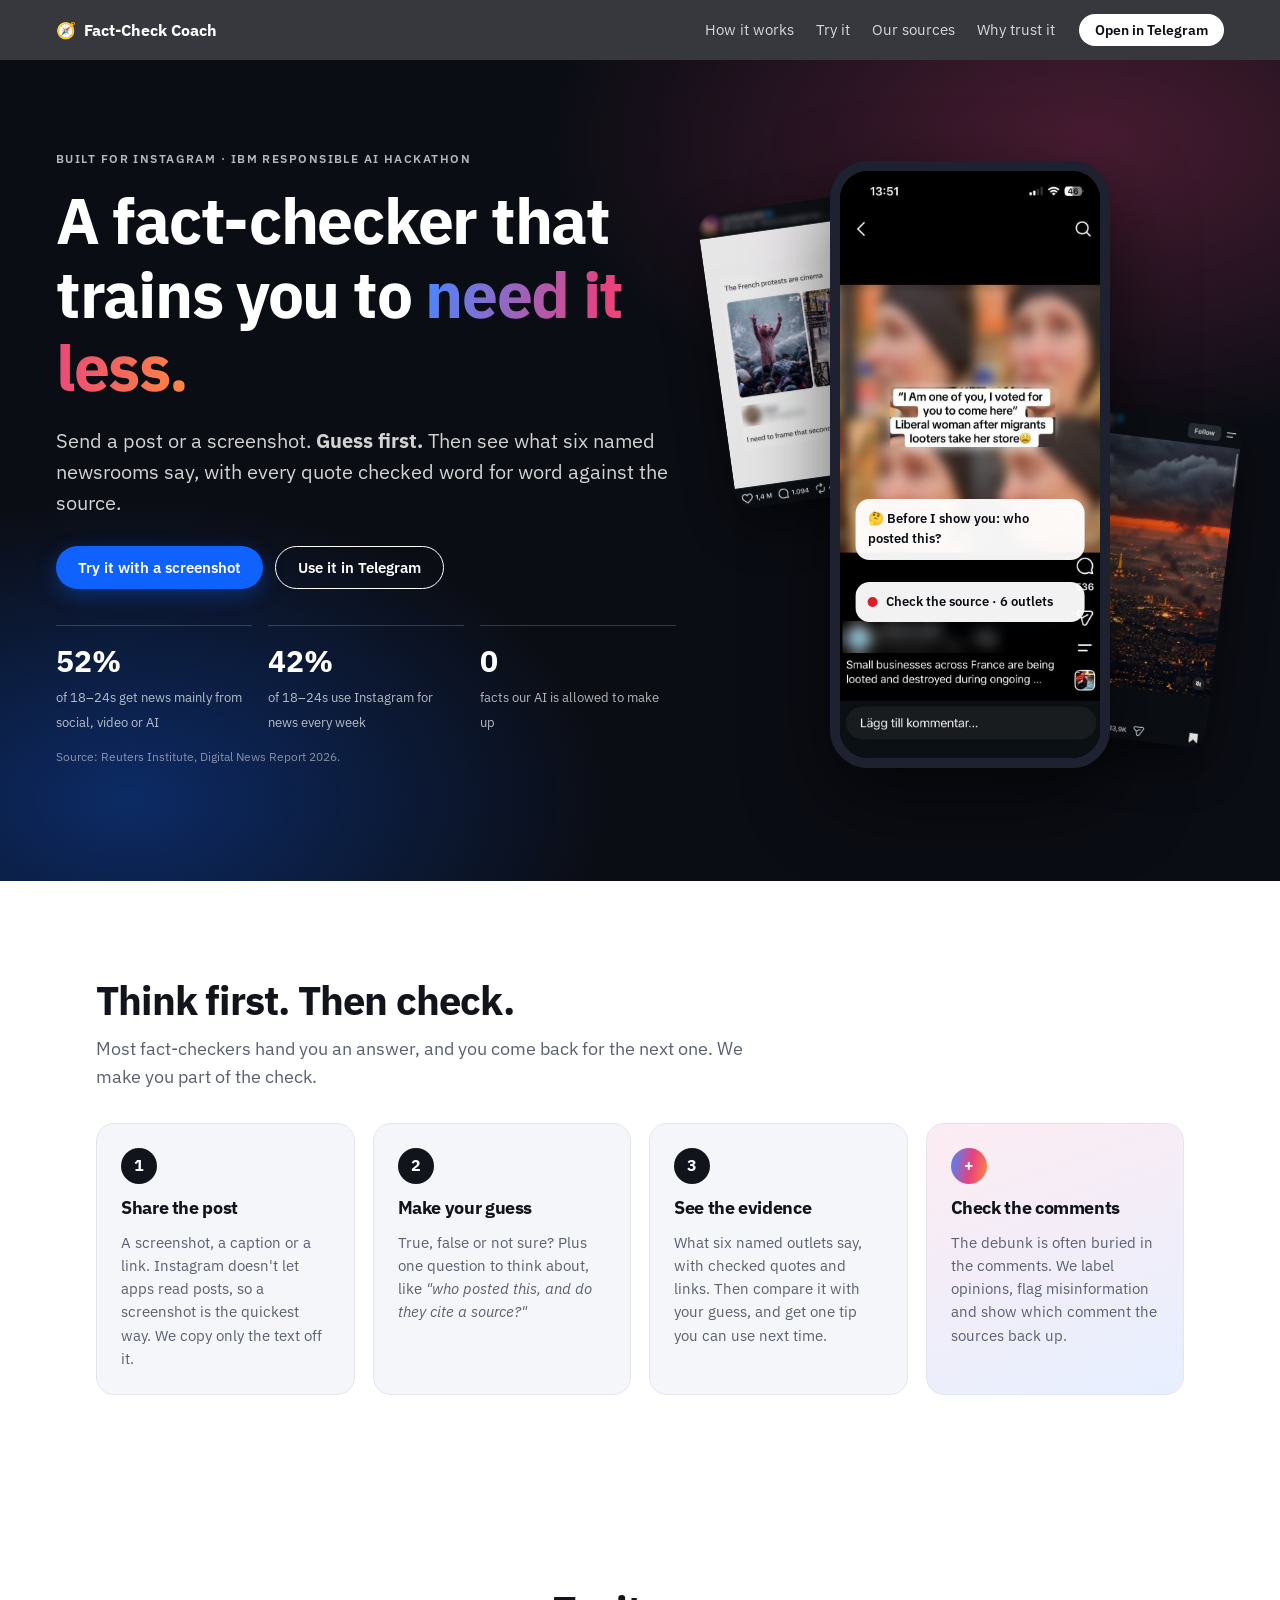
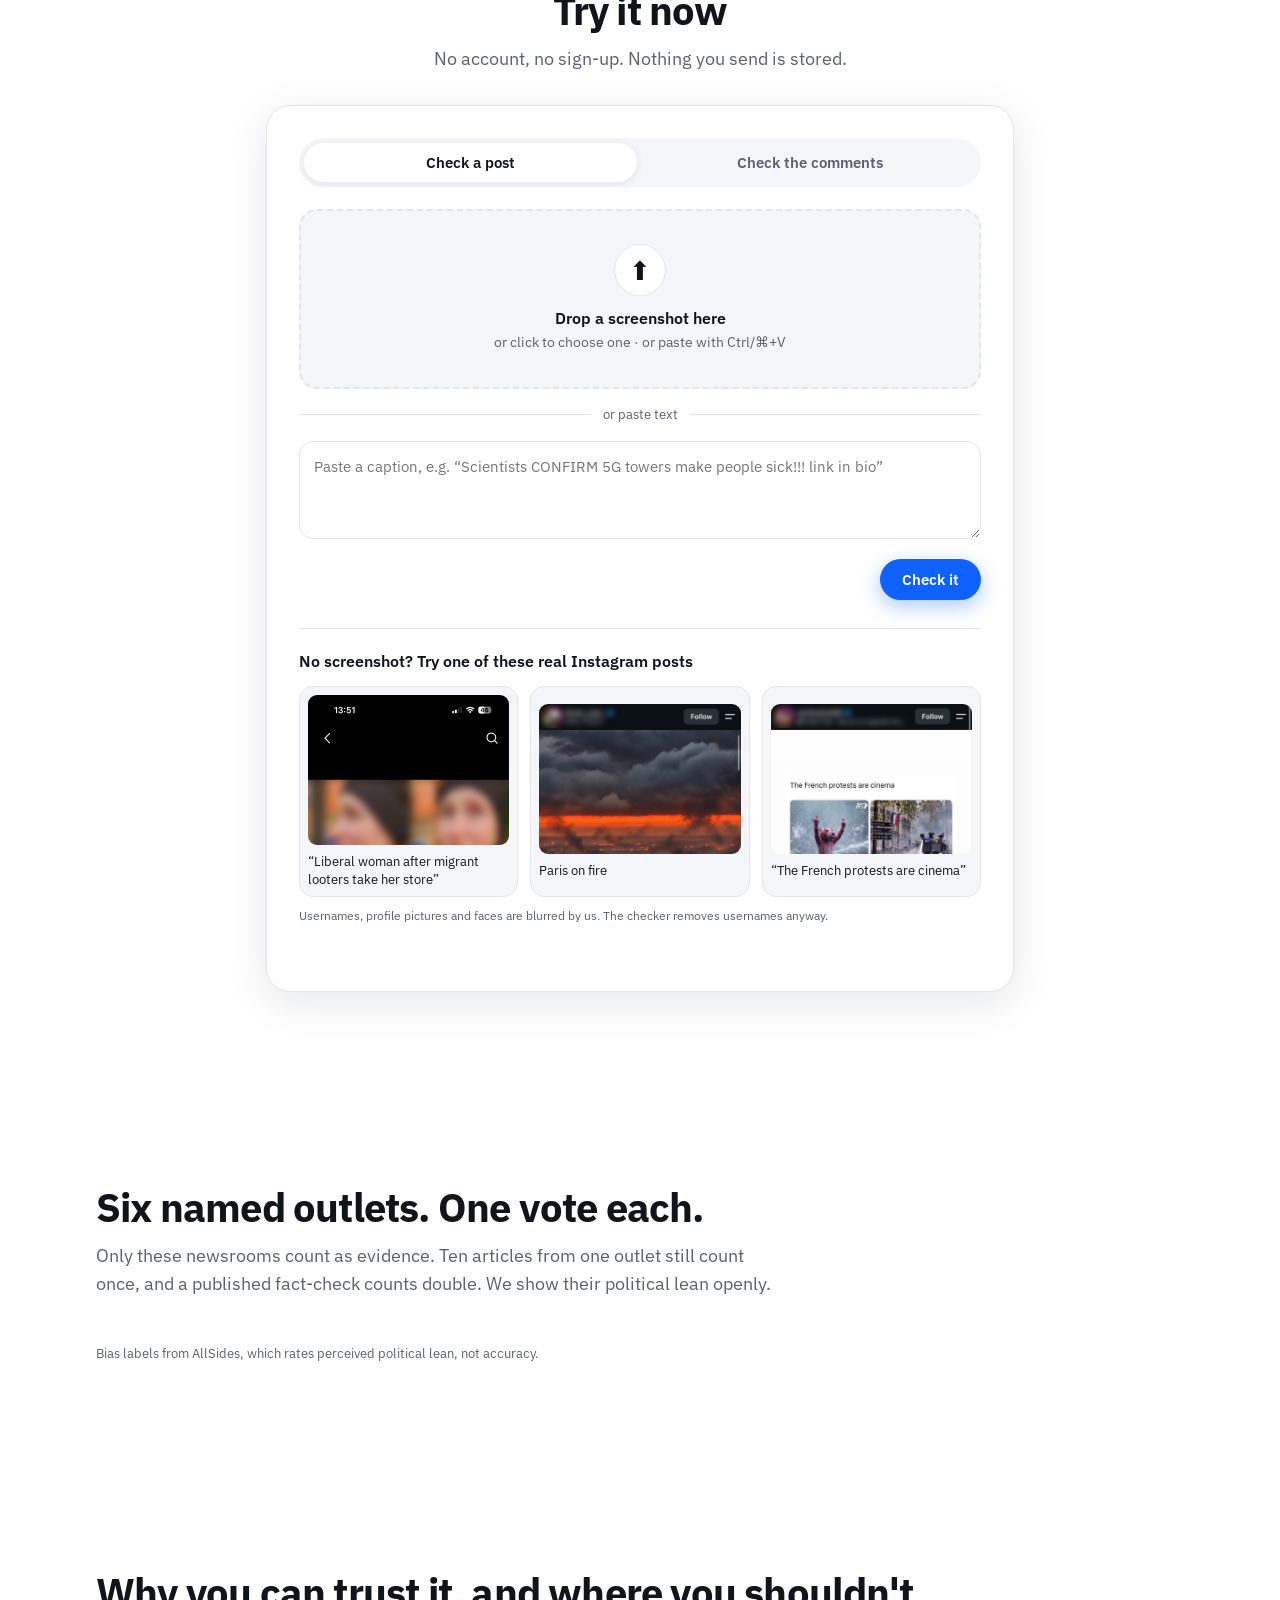
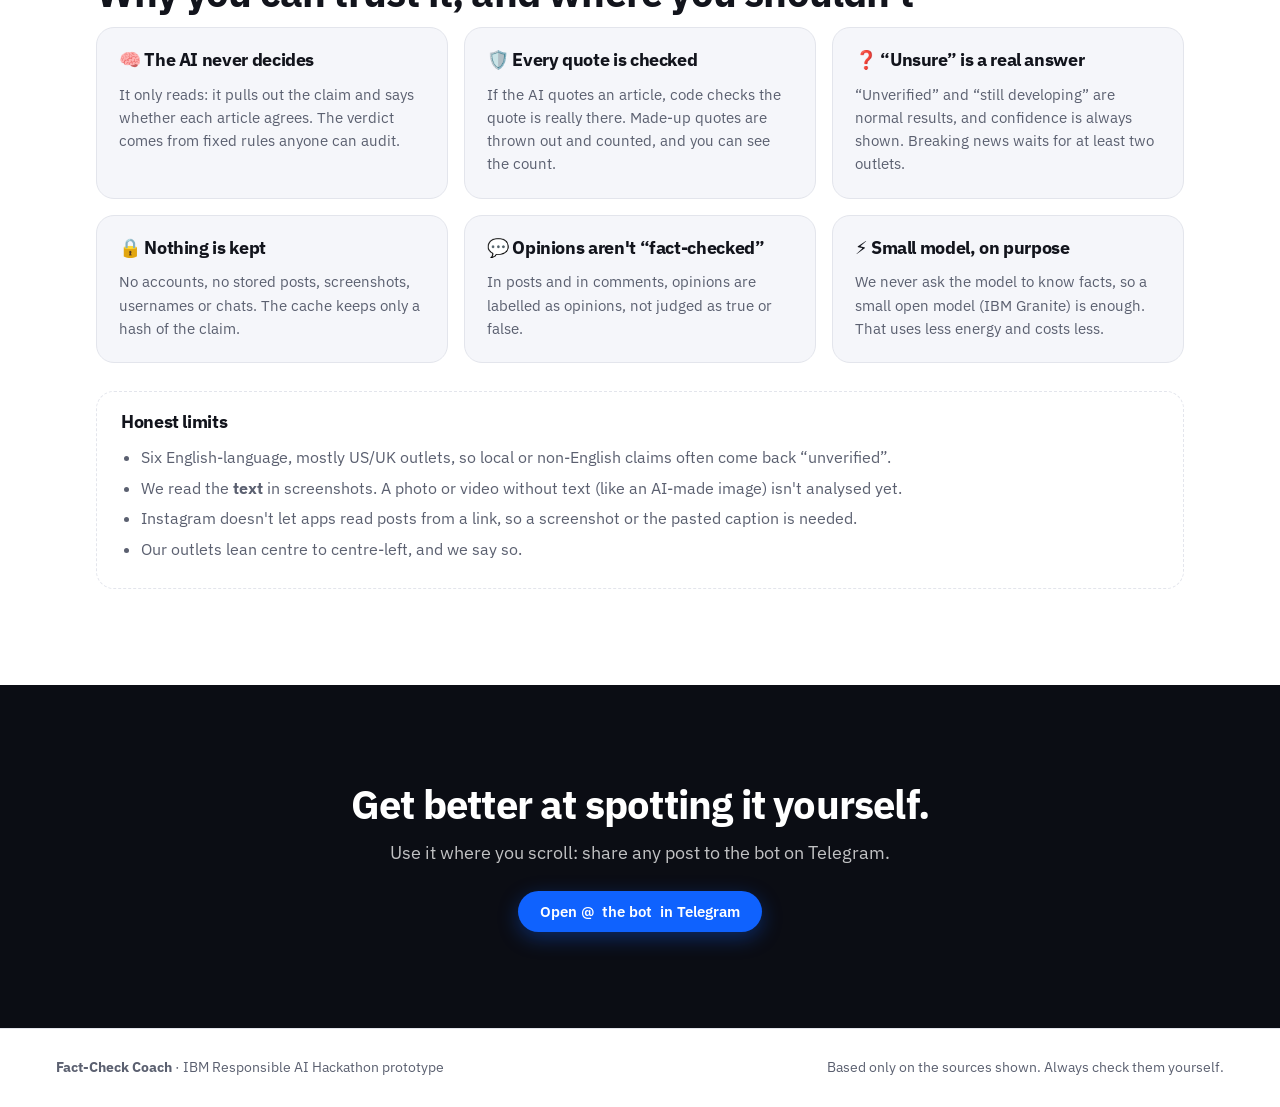
==== web/index.html @ 614a44db "Landing page with live try-it (screenshots, guess-first, comments); explanation guard against invent" ====
<!doctype html>
<html lang="en">
<head>
  <meta charset="utf-8" />
  <meta name="viewport" content="width=device-width, initial-scale=1" />
  <title>Fact-Check Coach</title>
  <meta name="description" content="A fact-checker that trains you to need it less. Send an Instagram post or screenshot, guess first, then see what six named newsrooms say." />
  <link rel="preconnect" href="https://fonts.googleapis.com" />
  <link rel="preconnect" href="https://fonts.gstatic.com" crossorigin />
  <link href="https://fonts.googleapis.com/css2?family=IBM+Plex+Sans:wght@400;500;600;700&family=IBM+Plex+Mono:wght@500&display=swap" rel="stylesheet" />
  <link rel="stylesheet" href="app.css" />
  <link rel="icon" href="data:image/svg+xml,<svg xmlns='http://www.w3.org/2000/svg' viewBox='0 0 100 100'><text y='.9em' font-size='90'>🧭</text></svg>" />
</head>
<body>
  <header class="nav">
    <a class="brand" href="#top"><span class="brand-mark" aria-hidden="true">🧭</span> Fact-Check Coach</a>
    <nav aria-label="Main">
      <a href="#how">How it works</a>
      <a href="#try">Try it</a>
      <a href="#sources">Our sources</a>
      <a href="#trust">Why trust it</a>
    </nav>
    <a class="btn btn-small btn-telegram" data-telegram href="#try">Open in Telegram</a>
  </header>

  <main id="top">
    <!-- HERO -->
    <section class="hero">
      <div class="hero-text">
        <p class="eyebrow">Built for Instagram · IBM Responsible AI Hackathon</p>
        <h1>A fact-checker that trains you to <span class="grad">need it less.</span></h1>
        <p class="lede">Send a post or a screenshot. <strong>Guess first.</strong> Then see what six named newsrooms say, with every quote checked word for word against the source.</p>
        <div class="cta-row">
          <a class="btn btn-primary" href="#try">Try it with a screenshot</a>
          <a class="btn btn-ghost" data-telegram href="#try">Use it in Telegram</a>
        </div>
        <ul class="stats" aria-label="Why this matters">
          <li><b>52%</b><span>of 18–24s get news mainly from social, video or AI</span></li>
          <li><b>42%</b><span>of 18–24s use Instagram for news every week</span></li>
          <li><b>0</b><span>facts our AI is allowed to make up</span></li>
        </ul>
        <p class="source-note">Source: Reuters Institute, Digital News Report 2026.</p>
      </div>
      <div class="hero-visual" aria-hidden="true">
        <div class="phone">
          <img src="examples/looting-video.jpg" alt="" />
          <div class="chip chip-q">🤔 Before I show you: who posted this?</div>
          <div class="chip chip-v"><span class="dot dot-false"></span> Check the source · 6 outlets</div>
        </div>
        <img class="float float-1" src="examples/protest-meme.jpg" alt="" />
        <img class="float float-2" src="examples/paris-burning.jpg" alt="" />
      </div>
    </section>

    <!-- HOW -->
    <section id="how" class="section">
      <h2>Think first. Then check.</h2>
      <p class="section-lede">Most fact-checkers hand you an answer, and you come back for the next one. We make you part of the check.</p>
      <ol class="steps">
        <li class="step">
          <span class="step-n">1</span>
          <h3>Share the post</h3>
          <p>A screenshot, a caption or a link. Instagram doesn't let apps read posts, so a screenshot is the quickest way. We copy only the text off it.</p>
        </li>
        <li class="step">
          <span class="step-n">2</span>
          <h3>Make your guess</h3>
          <p>True, false or not sure? Plus one question to think about, like <em>"who posted this, and do they cite a source?"</em></p>
        </li>
        <li class="step">
          <span class="step-n">3</span>
          <h3>See the evidence</h3>
          <p>What six named outlets say, with checked quotes and links. Then compare it with your guess, and get one tip you can use next time.</p>
        </li>
        <li class="step step-accent">
          <span class="step-n">+</span>
          <h3>Check the comments</h3>
          <p>The debunk is often buried in the comments. We label opinions, flag misinformation and show which comment the sources back up.</p>
        </li>
      </ol>
    </section>

    <!-- TRY IT -->
    <section id="try" class="section try">
      <div class="try-head">
        <h2>Try it now</h2>
        <p class="section-lede">No account, no sign-up. Nothing you send is stored.</p>
      </div>

      <div class="app-card" id="app">
        <div class="tabs" role="tablist" aria-label="What to check">
          <button class="tab is-active" role="tab" aria-selected="true" data-mode="post">Check a post</button>
          <button class="tab" role="tab" aria-selected="false" data-mode="comments">Check the comments</button>
        </div>

        <!-- INPUT -->
        <div class="pane" id="pane-input">
          <label class="drop" id="drop" tabindex="0">
            <input type="file" id="file" accept="image/png,image/jpeg,image/webp" hidden />
            <div class="drop-inner" id="drop-inner">
              <div class="drop-icon" aria-hidden="true">⬆</div>
              <p class="drop-title" id="drop-title">Drop a screenshot here</p>
              <p class="drop-sub">or click to choose one · or paste with Ctrl/⌘+V</p>
            </div>
            <img id="preview" class="preview" alt="Your screenshot" hidden />
          </label>
          <div class="or"><span>or paste text</span></div>
          <textarea id="text" rows="3" maxlength="4000" placeholder="Paste a caption, e.g. “Scientists CONFIRM 5G towers make people sick!!! link in bio”"></textarea>
          <div class="input-actions">
            <button class="btn btn-ghost btn-small" id="clear" type="button" hidden>Clear</button>
            <button class="btn btn-primary" id="go" type="button">Check it</button>
          </div>

          <div class="examples">
            <p class="examples-title">No screenshot? Try one of these real Instagram posts</p>
            <div class="example-row">
              <button class="example" data-example="examples/looting-video.jpg" data-kind="post">
                <img src="examples/looting-video.jpg" alt="Post: a woman crying, captioned as a liberal woman whose store was looted by migrants in France" />
                <span>“Liberal woman after migrant looters take her store”</span>
              </button>
              <button class="example" data-example="examples/paris-burning.jpg" data-kind="post">
                <img src="examples/paris-burning.jpg" alt="Post: an image of Paris with fires and smoke everywhere" />
                <span>Paris on fire</span>
              </button>
              <button class="example" data-example="examples/protest-meme.jpg" data-kind="post">
                <img src="examples/protest-meme.jpg" alt="Post: pink panther costume at a French protest with a water cannon" />
                <span>“The French protests are cinema”</span>
              </button>
            </div>
            <p class="examples-note">Usernames, profile pictures and faces are blurred by us. The checker removes usernames anyway.</p>
          </div>
        </div>

        <!-- WORKING -->
        <div class="pane" id="pane-working" hidden>
          <div class="working">
            <div class="spinner" aria-hidden="true"></div>
            <ol class="work-steps" id="work-steps"></ol>
          </div>
        </div>

        <!-- GUESS -->
        <div class="pane" id="pane-guess" hidden>
          <p class="kicker">The claim</p>
          <p class="claim" id="claim"></p>
          <div class="question" id="question"></div>
          <p class="kicker">Your guess first</p>
          <div class="guesses">
            <button class="guess g-true" data-guess="true">True</button>
            <button class="guess g-false" data-guess="false">False</button>
            <button class="guess g-unsure" data-guess="not_sure">Not sure</button>
          </div>
        </div>

        <!-- RESULT -->
        <div class="pane" id="pane-result" hidden></div>

        <p class="status" id="status" role="status" aria-live="polite"></p>
      </div>
    </section>

    <!-- SOURCES -->
    <section id="sources" class="section">
      <h2>Six named outlets. One vote each.</h2>
      <p class="section-lede">Only these newsrooms count as evidence. Ten articles from one outlet still count once, and a published fact-check counts double. We show their political lean openly.</p>
      <div class="outlets" id="outlets"></div>
      <p class="fineprint" id="bias-note">Bias labels from AllSides, which rates perceived political lean, not accuracy.</p>
    </section>

    <!-- TRUST -->
    <section id="trust" class="section trust">
      <h2>Why you can trust it, and where you shouldn't</h2>
      <div class="trust-grid">
        <div class="trust-card"><h3>🧠 The AI never decides</h3><p>It only reads: it pulls out the claim and says whether each article agrees. The verdict comes from fixed rules anyone can audit.</p></div>
        <div class="trust-card"><h3>🛡️ Every quote is checked</h3><p>If the AI quotes an article, code checks the quote is really there. Made-up quotes are thrown out and counted, and you can see the count.</p></div>
        <div class="trust-card"><h3>❓ “Unsure” is a real answer</h3><p>“Unverified” and “still developing” are normal results, and confidence is always shown. Breaking news waits for at least two outlets.</p></div>
        <div class="trust-card"><h3>🔒 Nothing is kept</h3><p>No accounts, no stored posts, screenshots, usernames or chats. The cache keeps only a hash of the claim.</p></div>
        <div class="trust-card"><h3>💬 Opinions aren't “fact-checked”</h3><p>In posts and in comments, opinions are labelled as opinions, not judged as true or false.</p></div>
        <div class="trust-card"><h3>⚡ Small model, on purpose</h3><p>We never ask the model to know facts, so a small open model (IBM Granite) is enough. That uses less energy and costs less.</p></div>
      </div>
      <div class="limits">
        <h3>Honest limits</h3>
        <ul>
          <li>Six English-language, mostly US/UK outlets, so local or non-English claims often come back “unverified”.</li>
          <li>We read the <b>text</b> in screenshots. A photo or video without text (like an AI-made image) isn't analysed yet.</li>
          <li>Instagram doesn't let apps read posts from a link, so a screenshot or the pasted caption is needed.</li>
          <li>Our outlets lean centre to centre-left, and we say so.</li>
        </ul>
      </div>
    </section>

    <section class="section cta-final">
      <h2>Get better at spotting it yourself.</h2>
      <p>Use it where you scroll: share any post to the bot on Telegram.</p>
      <a class="btn btn-primary btn-telegram" data-telegram href="#try">Open @<span data-telegram-name>the bot</span> in Telegram</a>
    </section>
  </main>

  <footer class="footer">
    <p><b>Fact-Check Coach</b> · IBM Responsible AI Hackathon prototype</p>
    <p>Based only on the sources shown. Always check them yourself.</p>
  </footer>

  <script src="app.js"></script>
</body>
</html>
---- web/app.css ----
:root {
  --ink: #0b0d14;
  --ink-2: #161a24;
  --fg: #12141c;
  --muted: #5b6070;
  --line: #e3e5ec;
  --bg: #ffffff;
  --bg-soft: #f5f6fa;
  --blue: #0f62fe;
  --blue-2: #4589ff;
  --pink: #e8417f;
  --orange: #ff8a3d;
  --false: #da1e28;
  --true: #198038;
  --misleading: #b28600;
  --unverified: #6f6f6f;
  --developing: #8a3ffc;
  --opinion: #0072c3;
  --radius: 18px;
  --shadow: 0 10px 40px rgba(12, 18, 40, 0.10);
  --grad: linear-gradient(100deg, var(--blue-2), var(--pink) 55%, var(--orange));
}
@media (prefers-color-scheme: dark) {
  :root:not([data-theme="light"]) {
    --fg: #eef0f6; --muted: #a2a8b8; --line: #2a2f3d; --bg: #0e1118; --bg-soft: #151925;
    --shadow: 0 10px 40px rgba(0, 0, 0, 0.45);
  }
}
* { box-sizing: border-box; }
[hidden] { display: none !important; }
html { scroll-behavior: smooth; }
body {
  margin: 0; background: var(--bg); color: var(--fg);
  font: 16px/1.55 "IBM Plex Sans", system-ui, -apple-system, "Segoe UI", sans-serif;
  -webkit-font-smoothing: antialiased;
}
img { max-width: 100%; display: block; }
a { color: inherit; }
h1, h2, h3 { line-height: 1.15; margin: 0 0 12px; letter-spacing: -0.02em; }
h2 { font-size: clamp(28px, 4vw, 40px); }
h3 { font-size: 18px; }
:focus-visible { outline: 3px solid var(--blue-2); outline-offset: 3px; border-radius: 8px; }

/* ---------- buttons ---------- */
.btn {
  display: inline-flex; align-items: center; justify-content: center; gap: 8px;
  padding: 13px 22px; border-radius: 999px; border: 0; cursor: pointer;
  font: 600 15px/1 "IBM Plex Sans", sans-serif; text-decoration: none; transition: transform .15s, box-shadow .15s, background .15s;
}
.btn:hover { transform: translateY(-1px); }
.btn-primary { background: var(--blue); color: #fff; box-shadow: 0 6px 20px rgba(15, 98, 254, .35); }
.btn-primary:hover { background: #0353e9; }
.btn-ghost { background: transparent; color: inherit; border: 1.5px solid currentColor; }
.btn-small { padding: 9px 16px; font-size: 14px; }
.btn[disabled] { opacity: .5; cursor: not-allowed; transform: none; }

/* ---------- nav ---------- */
.nav {
  position: sticky; top: 0; z-index: 20; display: flex; align-items: center; gap: 24px;
  padding: 14px clamp(16px, 5vw, 56px); background: rgba(11, 13, 20, .82); color: #fff;
  backdrop-filter: saturate(140%) blur(12px);
}
.brand { font-weight: 700; text-decoration: none; display: flex; align-items: center; gap: 8px; }
.nav nav { display: flex; gap: 22px; margin-left: auto; }
.nav nav a { text-decoration: none; opacity: .8; font-size: 15px; }
.nav nav a:hover { opacity: 1; }
.nav .btn-telegram { background: #fff; color: var(--ink); }
@media (max-width: 760px) { .nav nav { display: none; } .nav .btn-telegram { margin-left: auto; } }

/* ---------- hero ---------- */
.hero {
  display: grid; grid-template-columns: 1.1fr .9fr; gap: 40px; align-items: center;
  padding: clamp(40px, 7vw, 96px) clamp(16px, 5vw, 56px) clamp(56px, 8vw, 110px);
  background:
    radial-gradient(900px 500px at 85% 10%, rgba(232, 65, 127, .28), transparent 60%),
    radial-gradient(800px 500px at 10% 90%, rgba(15, 98, 254, .35), transparent 60%),
    var(--ink);
  color: #fff; overflow: hidden;
}
.eyebrow { text-transform: uppercase; letter-spacing: .12em; font-size: 12px; font-weight: 600; opacity: .7; margin: 0 0 16px; }
.hero h1 { font-size: clamp(36px, 6vw, 64px); max-width: 15ch; }
.grad { background: var(--grad); -webkit-background-clip: text; background-clip: text; color: transparent; }
.lede { font-size: clamp(17px, 2vw, 20px); color: rgba(255, 255, 255, .82); max-width: 52ch; }
.cta-row { display: flex; flex-wrap: wrap; gap: 12px; margin: 28px 0 36px; }
.stats { list-style: none; padding: 0; margin: 0; display: grid; grid-template-columns: repeat(3, 1fr); gap: 16px; max-width: 620px; }
.stats li { border-top: 1px solid rgba(255, 255, 255, .18); padding-top: 12px; }
.stats b { display: block; font-size: 30px; font-weight: 700; }
.stats span { font-size: 13px; color: rgba(255, 255, 255, .7); }
.source-note { font-size: 12px; color: rgba(255, 255, 255, .5); margin-top: 14px; }
.hero-visual { position: relative; min-height: 520px; display: grid; place-items: center; }
.phone {
  position: relative; width: min(280px, 70vw); aspect-ratio: 738 / 1600; border-radius: 38px; overflow: hidden;
  border: 10px solid #1d2130; box-shadow: 0 30px 80px rgba(0, 0, 0, .55); z-index: 2; background: #000;
}
.phone img { width: 100%; height: 100%; object-fit: cover; }
.chip {
  position: absolute; left: 50%; transform: translateX(-50%); width: 88%; padding: 10px 12px; border-radius: 14px;
  font-size: 13px; font-weight: 600; background: rgba(255, 255, 255, .95); color: var(--ink); box-shadow: var(--shadow);
}
.chip-q { top: 56%; animation: rise 3.5s ease-in-out infinite alternate; }
.chip-v { top: 70%; display: flex; align-items: center; gap: 8px; animation: rise 3.5s ease-in-out .6s infinite alternate; }
.dot { width: 10px; height: 10px; border-radius: 50%; display: inline-block; }
.dot-false { background: var(--false); }
.float { position: absolute; width: 190px; border-radius: 18px; box-shadow: 0 20px 50px rgba(0, 0, 0, .5); opacity: .9; }
.float-1 { left: 0; top: 40px; transform: rotate(-8deg); }
.float-2 { right: 0; bottom: 30px; transform: rotate(7deg); }
@keyframes rise { from { transform: translate(-50%, 4px); } to { transform: translate(-50%, -6px); } }
@media (max-width: 900px) {
  .hero { grid-template-columns: 1fr; }
  .hero-visual { min-height: 440px; }
  .float { width: 140px; }
}
@media (max-width: 520px) { .stats { grid-template-columns: 1fr; } .float { display: none; } }

/* ---------- sections ---------- */
.section { padding: clamp(56px, 8vw, 96px) clamp(16px, 5vw, 56px); max-width: 1200px; margin: 0 auto; }
.section-lede { color: var(--muted); font-size: 18px; max-width: 62ch; margin: 0 0 32px; }
.steps { list-style: none; padding: 0; margin: 0; display: grid; grid-template-columns: repeat(4, 1fr); gap: 18px; }
.step { background: var(--bg-soft); border: 1px solid var(--line); border-radius: var(--radius); padding: 24px; }
.step p { color: var(--muted); margin: 0; font-size: 15px; }
.step-n {
  display: grid; place-items: center; width: 36px; height: 36px; border-radius: 50%; margin-bottom: 14px;
  background: var(--fg); color: var(--bg); font-weight: 700;
}
.step-accent { background: linear-gradient(160deg, rgba(232, 65, 127, .10), rgba(15, 98, 254, .10)); }
.step-accent .step-n { background: var(--grad); color: #fff; }
@media (max-width: 960px) { .steps { grid-template-columns: repeat(2, 1fr); } }
@media (max-width: 560px) { .steps { grid-template-columns: 1fr; } }

/* ---------- try-it app ---------- */
.try { max-width: 860px; }
.try-head { text-align: center; }
.try-head .section-lede { margin-left: auto; margin-right: auto; }
.app-card { background: var(--bg); border: 1px solid var(--line); border-radius: 24px; box-shadow: var(--shadow); padding: clamp(16px, 4vw, 32px); }
.tabs { display: flex; gap: 6px; background: var(--bg-soft); padding: 5px; border-radius: 999px; margin-bottom: 22px; }
.tab { flex: 1; border: 0; background: transparent; color: var(--muted); padding: 10px; border-radius: 999px; font: 600 15px "IBM Plex Sans", sans-serif; cursor: pointer; }
.tab.is-active { background: var(--bg); color: var(--fg); box-shadow: 0 2px 10px rgba(0, 0, 0, .08); }
.drop {
  display: grid; place-items: center; min-height: 180px; border: 2px dashed var(--line); border-radius: var(--radius);
  background: var(--bg-soft); cursor: pointer; transition: border-color .15s, background .15s; text-align: center; padding: 18px; position: relative;
}
.drop:hover, .drop.is-over { border-color: var(--blue-2); background: rgba(69, 137, 255, .07); }
.drop-icon { font-size: 26px; width: 52px; height: 52px; display: grid; place-items: center; margin: 0 auto 10px; border-radius: 50%; background: var(--bg); border: 1px solid var(--line); }
.drop-title { font-weight: 600; margin: 0 0 2px; }
.drop-sub { color: var(--muted); font-size: 14px; margin: 0; }
.preview { max-height: 320px; width: auto; border-radius: 12px; box-shadow: var(--shadow); }
.or { display: flex; align-items: center; gap: 12px; color: var(--muted); font-size: 13px; margin: 16px 0; }
.or::before, .or::after { content: ""; flex: 1; height: 1px; background: var(--line); }
textarea {
  width: 100%; padding: 14px; border: 1px solid var(--line); border-radius: 14px; background: var(--bg); color: var(--fg);
  font: 15px/1.5 "IBM Plex Sans", sans-serif; resize: vertical;
}
.input-actions { display: flex; justify-content: flex-end; gap: 10px; margin-top: 14px; }
.examples { margin-top: 28px; border-top: 1px solid var(--line); padding-top: 20px; }
.examples-title { font-weight: 600; margin: 0 0 12px; }
.example-row { display: grid; grid-template-columns: repeat(3, 1fr); gap: 12px; }
.example {
  border: 1px solid var(--line); background: var(--bg-soft); border-radius: 14px; padding: 8px; cursor: pointer; text-align: left;
  color: var(--fg); font: 13px/1.35 "IBM Plex Sans", sans-serif; transition: transform .15s, border-color .15s;
}
.example:hover { transform: translateY(-2px); border-color: var(--blue-2); }
.example img { width: 100%; height: 150px; object-fit: cover; object-position: top; border-radius: 9px; margin-bottom: 8px; }
.examples-note { font-size: 12px; color: var(--muted); margin: 10px 0 0; }
@media (max-width: 560px) { .example img { height: 110px; } }

.working { display: flex; gap: 22px; align-items: flex-start; padding: 24px 4px; }
.spinner { width: 34px; height: 34px; border-radius: 50%; border: 4px solid var(--line); border-top-color: var(--pink); animation: spin .8s linear infinite; flex: none; }
@keyframes spin { to { transform: rotate(360deg); } }
.work-steps { list-style: none; margin: 0; padding: 0; display: grid; gap: 8px; }
.work-steps li { color: var(--muted); }
.work-steps li.is-done { color: var(--fg); }
.work-steps li.is-done::before { content: "✓ "; color: var(--true); font-weight: 700; }
.work-steps li.is-now { color: var(--fg); font-weight: 600; }

.kicker { text-transform: uppercase; font-size: 12px; letter-spacing: .1em; font-weight: 700; color: var(--muted); margin: 0 0 6px; }
.claim { font-size: 21px; font-weight: 600; margin: 0 0 18px; }
.question { background: linear-gradient(120deg, rgba(15, 98, 254, .10), rgba(232, 65, 127, .10)); border-radius: 14px; padding: 16px 18px; margin-bottom: 22px; font-size: 17px; }
.guesses { display: grid; grid-template-columns: repeat(3, 1fr); gap: 10px; }
.guess { padding: 16px; border-radius: 14px; border: 2px solid var(--line); background: var(--bg); color: var(--fg); font: 700 17px "IBM Plex Sans", sans-serif; cursor: pointer; transition: transform .12s, border-color .12s; }
.guess:hover { transform: translateY(-2px); }
.g-true:hover { border-color: var(--true); }
.g-false:hover { border-color: var(--false); }
.g-unsure:hover { border-color: var(--unverified); }

/* result */
.verdict { display: flex; align-items: center; gap: 14px; padding: 18px 20px; border-radius: 16px; border-left: 8px solid currentColor; background: color-mix(in srgb, currentColor 10%, var(--bg)); margin-bottom: 16px; }
.verdict-emoji { font-size: 30px; }
.verdict-label { font-size: 26px; font-weight: 700; color: var(--fg); }
.verdict-conf { margin-left: auto; font-size: 14px; color: var(--muted); text-align: right; }
.v-false { color: var(--false); } .v-true { color: var(--true); } .v-misleading { color: var(--misleading); }
.v-unverified { color: var(--unverified); } .v-developing { color: var(--developing); } .v-opinion { color: var(--opinion); }
.feedback { font-weight: 600; font-size: 17px; margin: 0 0 10px; }
.explain { margin: 0 0 18px; }
.meter { display: flex; gap: 6px; margin: 4px 0 6px; }
.meter span { flex: 1; height: 10px; border-radius: 99px; background: var(--line); }
.meter .m-con { background: var(--false); } .meter .m-sup { background: var(--true); }
.meter-text { font-size: 14px; color: var(--muted); margin: 0 0 18px; }
.sources { list-style: none; margin: 0 0 16px; padding: 0; display: grid; gap: 10px; }
.sources li { border: 1px solid var(--line); border-radius: 14px; padding: 12px 14px; }
.src-head { display: flex; flex-wrap: wrap; gap: 8px; align-items: center; }
.src-head a { font-weight: 700; color: var(--blue); text-decoration: none; }
.tag { font-size: 12px; padding: 2px 8px; border-radius: 99px; background: var(--bg-soft); color: var(--muted); border: 1px solid var(--line); }
.tag-con { color: var(--false); border-color: color-mix(in srgb, var(--false) 40%, transparent); }
.tag-sup { color: var(--true); border-color: color-mix(in srgb, var(--true) 40%, transparent); }
blockquote { margin: 8px 0 0; padding-left: 12px; border-left: 3px solid var(--line); color: var(--muted); font-style: italic; }
.shield { font-size: 14px; color: var(--muted); margin: 0 0 14px; }
.tip { background: color-mix(in srgb, var(--true) 10%, var(--bg)); border-radius: 14px; padding: 14px 16px; margin: 0 0 12px; }
.disclaimer { font-size: 13px; color: var(--muted); font-style: italic; margin: 0 0 18px; }
.result-actions { display: flex; flex-wrap: wrap; gap: 10px; }
.comment-list { list-style: none; padding: 0; margin: 0 0 16px; display: grid; gap: 10px; }
.comment { border: 1px solid var(--line); border-left: 6px solid var(--line); border-radius: 12px; padding: 12px 14px; }
.comment.c-false { border-left-color: var(--false); } .comment.c-true { border-left-color: var(--true); }
.comment.c-misleading { border-left-color: var(--misleading); }
.comment-label { font-size: 14px; color: var(--muted); margin-top: 4px; }
.comment a { color: var(--blue); font-weight: 600; font-size: 14px; text-decoration: none; }
.summary-chips { display: flex; flex-wrap: wrap; gap: 8px; margin-bottom: 14px; }
.summary-chips span { padding: 6px 12px; border-radius: 99px; font-size: 14px; font-weight: 600; background: var(--bg-soft); }
.summary-chips .s-bad { background: color-mix(in srgb, var(--false) 14%, var(--bg)); color: var(--false); }
.summary-chips .s-good { background: color-mix(in srgb, var(--true) 14%, var(--bg)); color: var(--true); }
.status { min-height: 1.2em; color: var(--muted); margin: 14px 0 0; text-align: center; }
.status.is-error { color: var(--false); }

/* ---------- sources & trust ---------- */
.outlets { display: grid; grid-template-columns: repeat(3, 1fr); gap: 14px; }
.outlet { border: 1px solid var(--line); border-radius: var(--radius); padding: 18px; background: var(--bg-soft); }
.outlet h3 { margin-bottom: 4px; }
.outlet p { margin: 0; color: var(--muted); font-size: 14px; }
.bias { display: inline-block; margin-top: 10px; font-size: 13px; font-weight: 600; padding: 3px 10px; border-radius: 99px; background: var(--bg); border: 1px solid var(--line); }
.bias.unconfirmed { border-style: dashed; color: var(--muted); }
.fineprint { color: var(--muted); font-size: 13px; margin-top: 14px; }
@media (max-width: 860px) { .outlets { grid-template-columns: repeat(2, 1fr); } }
@media (max-width: 520px) { .outlets { grid-template-columns: 1fr; } }
.trust-grid { display: grid; grid-template-columns: repeat(3, 1fr); gap: 16px; margin-bottom: 28px; }
.trust-card { border-radius: var(--radius); padding: 22px; background: var(--bg-soft); border: 1px solid var(--line); }
.trust-card p { color: var(--muted); margin: 0; font-size: 15px; }
@media (max-width: 860px) { .trust-grid { grid-template-columns: 1fr 1fr; } }
@media (max-width: 560px) { .trust-grid { grid-template-columns: 1fr; } }
.limits { border: 1.5px dashed var(--line); border-radius: var(--radius); padding: 20px 24px; }
.limits ul { margin: 0; padding-left: 20px; color: var(--muted); }
.limits li { margin-bottom: 6px; }

.cta-final { text-align: center; background: var(--ink); color: #fff; max-width: none; border-radius: 0; }
.cta-final p { color: rgba(255, 255, 255, .75); font-size: 18px; margin: 0 0 24px; }
.footer { padding: 28px clamp(16px, 5vw, 56px); color: var(--muted); font-size: 14px; display: flex; flex-wrap: wrap; justify-content: space-between; gap: 8px; border-top: 1px solid var(--line); }
.footer p { margin: 0; }
@media (prefers-reduced-motion: reduce) { * { animation: none !important; transition: none !important; scroll-behavior: auto !important; } }

#app, #try, .pane { scroll-margin-top: 84px; }
.note-card { border-radius: 16px; padding: 20px 22px; margin-bottom: 18px; background: linear-gradient(120deg, rgba(15, 98, 254, .08), rgba(232, 65, 127, .08)); border: 1px solid var(--line); }
.note-lead { font-size: 17px; margin: 0 0 10px; }
.note-steps { margin: 0; padding-left: 22px; }
.note-steps li { margin-bottom: 6px; }
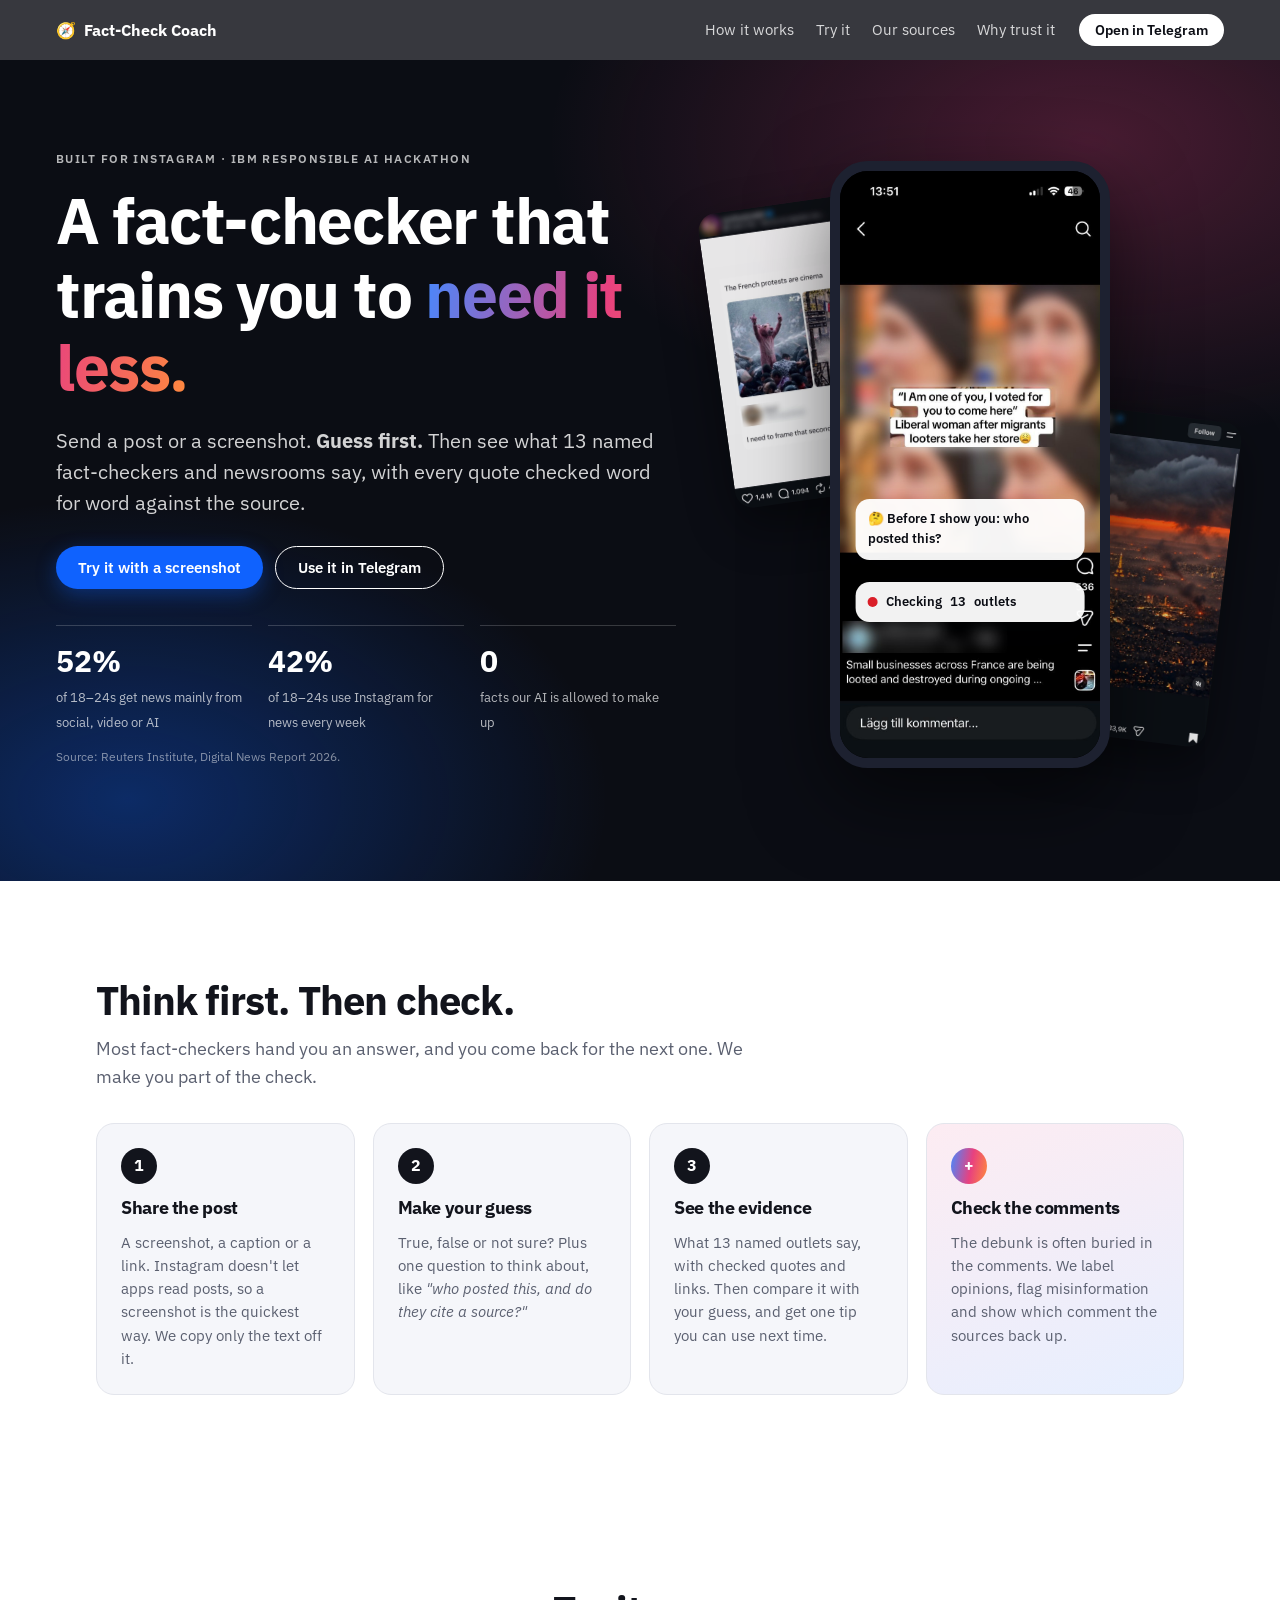
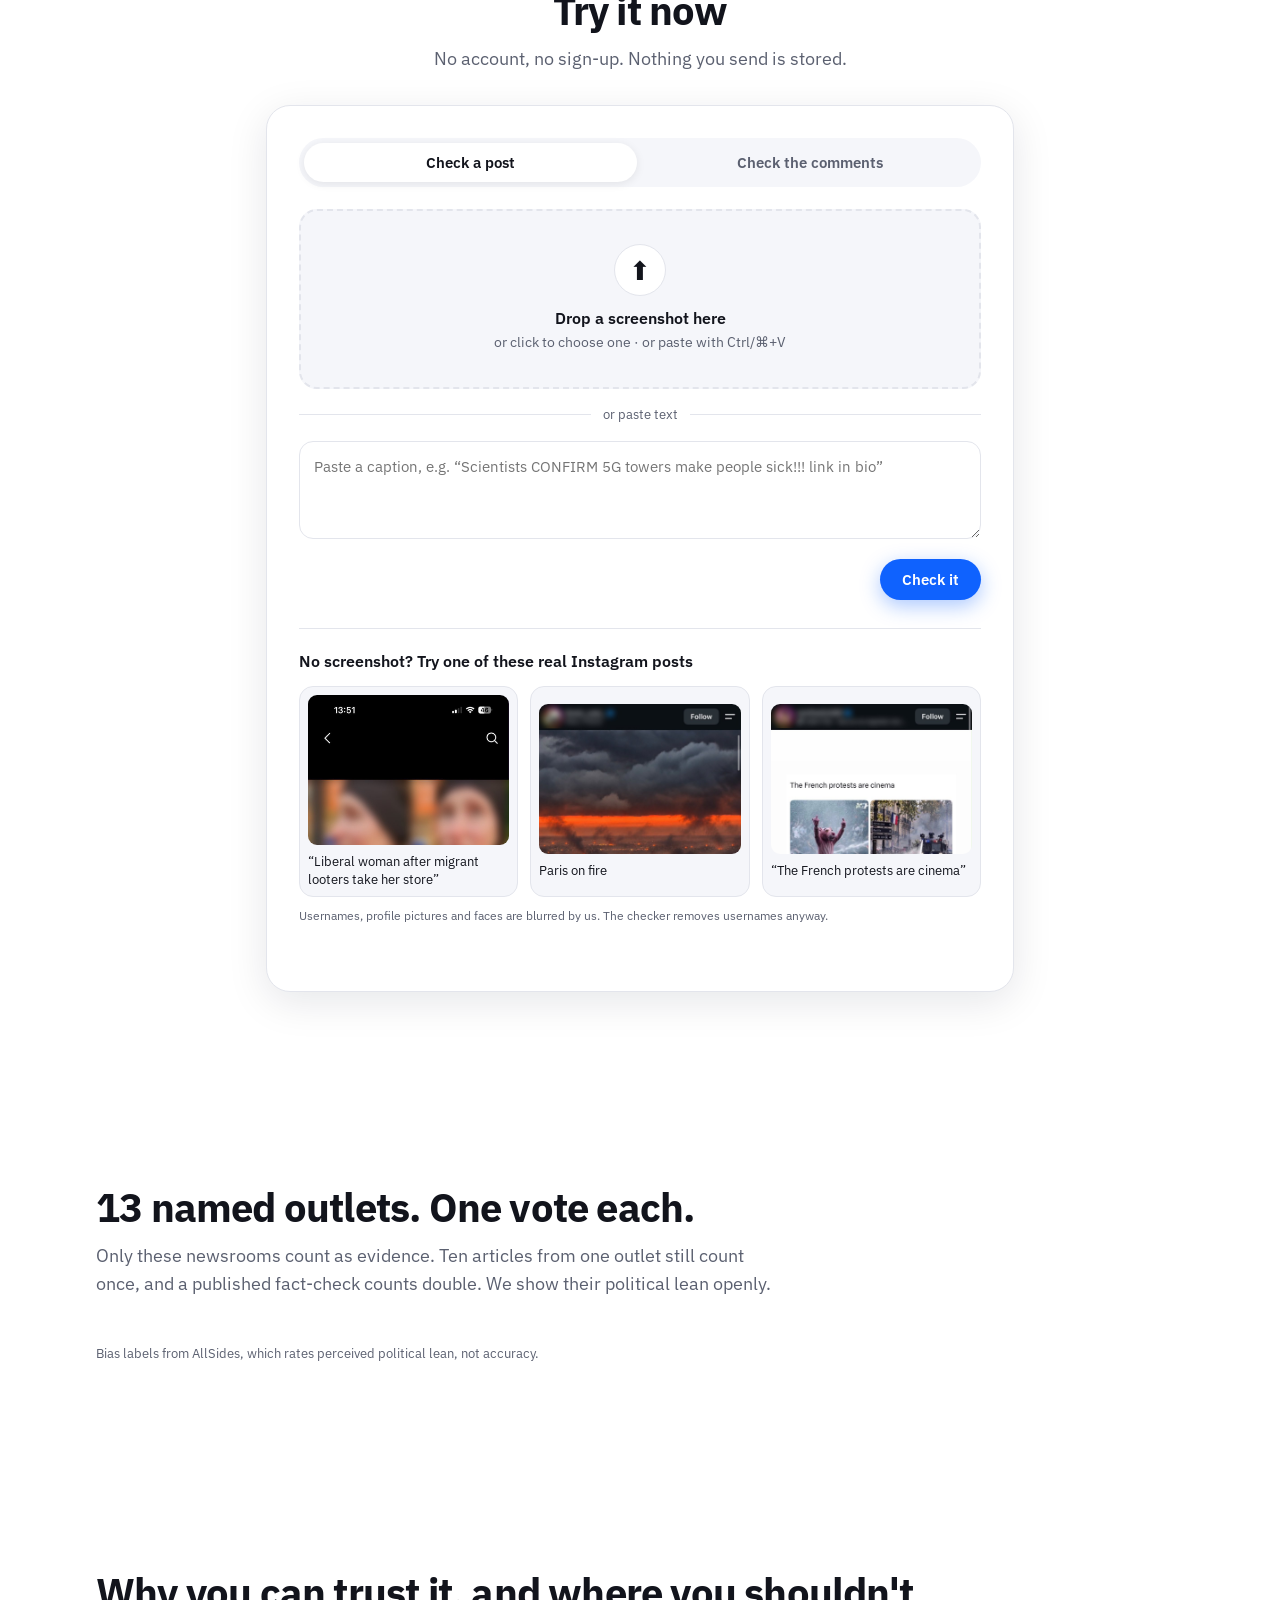
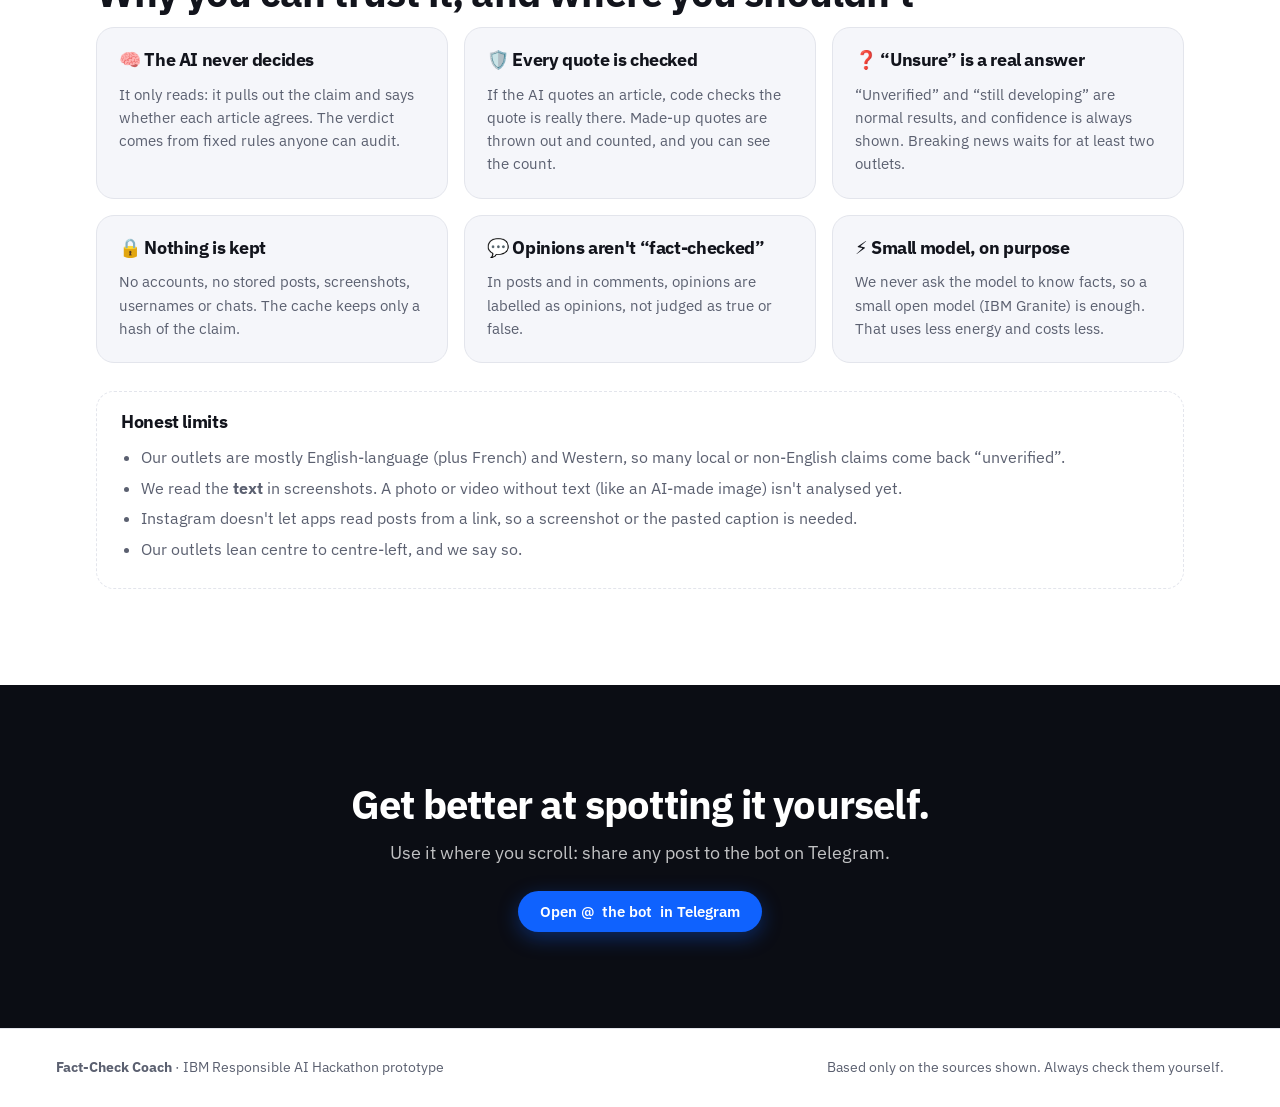
==== commit 4576ab57: "13 outlets (adds Full Fact, FactCheck.org, Lead Stories, USA Today, France 24, Africa Check, Science" ====
--- a/web/index.html
+++ b/web/index.html
@@ -4,7 +4,7 @@
   <meta charset="utf-8" />
   <meta name="viewport" content="width=device-width, initial-scale=1" />
   <title>Fact-Check Coach</title>
-  <meta name="description" content="A fact-checker that trains you to need it less. Send an Instagram post or screenshot, guess first, then see what six named newsrooms say." />
+  <meta name="description" content="A fact-checker that trains you to need it less. Send an Instagram post or screenshot, guess first, then see what named fact-checkers and newsrooms say." />
   <link rel="preconnect" href="https://fonts.googleapis.com" />
   <link rel="preconnect" href="https://fonts.gstatic.com" crossorigin />
   <link href="https://fonts.googleapis.com/css2?family=IBM+Plex+Sans:wght@400;500;600;700&family=IBM+Plex+Mono:wght@500&display=swap" rel="stylesheet" />
@@ -29,7 +29,7 @@
       <div class="hero-text">
         <p class="eyebrow">Built for Instagram · IBM Responsible AI Hackathon</p>
         <h1>A fact-checker that trains you to <span class="grad">need it less.</span></h1>
-        <p class="lede">Send a post or a screenshot. <strong>Guess first.</strong> Then see what six named newsrooms say, with every quote checked word for word against the source.</p>
+        <p class="lede">Send a post or a screenshot. <strong>Guess first.</strong> Then see what <span data-outlet-count>13</span> named fact-checkers and newsrooms say, with every quote checked word for word against the source.</p>
         <div class="cta-row">
           <a class="btn btn-primary" href="#try">Try it with a screenshot</a>
           <a class="btn btn-ghost" data-telegram href="#try">Use it in Telegram</a>
@@ -45,7 +45,7 @@
         <div class="phone">
           <img src="examples/looting-video.jpg" alt="" />
           <div class="chip chip-q">🤔 Before I show you: who posted this?</div>
-          <div class="chip chip-v"><span class="dot dot-false"></span> Check the source · 6 outlets</div>
+          <div class="chip chip-v"><span class="dot dot-false"></span> Checking <span data-outlet-count>13</span> outlets</div>
         </div>
         <img class="float float-1" src="examples/protest-meme.jpg" alt="" />
         <img class="float float-2" src="examples/paris-burning.jpg" alt="" />
@@ -70,7 +70,7 @@
         <li class="step">
           <span class="step-n">3</span>
           <h3>See the evidence</h3>
-          <p>What six named outlets say, with checked quotes and links. Then compare it with your guess, and get one tip you can use next time.</p>
+          <p>What <span data-outlet-count>13</span> named outlets say, with checked quotes and links. Then compare it with your guess, and get one tip you can use next time.</p>
         </li>
         <li class="step step-accent">
           <span class="step-n">+</span>
@@ -161,7 +161,7 @@
 
     <!-- SOURCES -->
     <section id="sources" class="section">
-      <h2>Six named outlets. One vote each.</h2>
+      <h2><span data-outlet-count>13</span> named outlets. One vote each.</h2>
       <p class="section-lede">Only these newsrooms count as evidence. Ten articles from one outlet still count once, and a published fact-check counts double. We show their political lean openly.</p>
       <div class="outlets" id="outlets"></div>
       <p class="fineprint" id="bias-note">Bias labels from AllSides, which rates perceived political lean, not accuracy.</p>
@@ -181,7 +181,7 @@
       <div class="limits">
         <h3>Honest limits</h3>
         <ul>
-          <li>Six English-language, mostly US/UK outlets, so local or non-English claims often come back “unverified”.</li>
+          <li>Our outlets are mostly English-language (plus French) and Western, so many local or non-English claims come back “unverified”.</li>
           <li>We read the <b>text</b> in screenshots. A photo or video without text (like an AI-made image) isn't analysed yet.</li>
           <li>Instagram doesn't let apps read posts from a link, so a screenshot or the pasted caption is needed.</li>
           <li>Our outlets lean centre to centre-left, and we say so.</li>
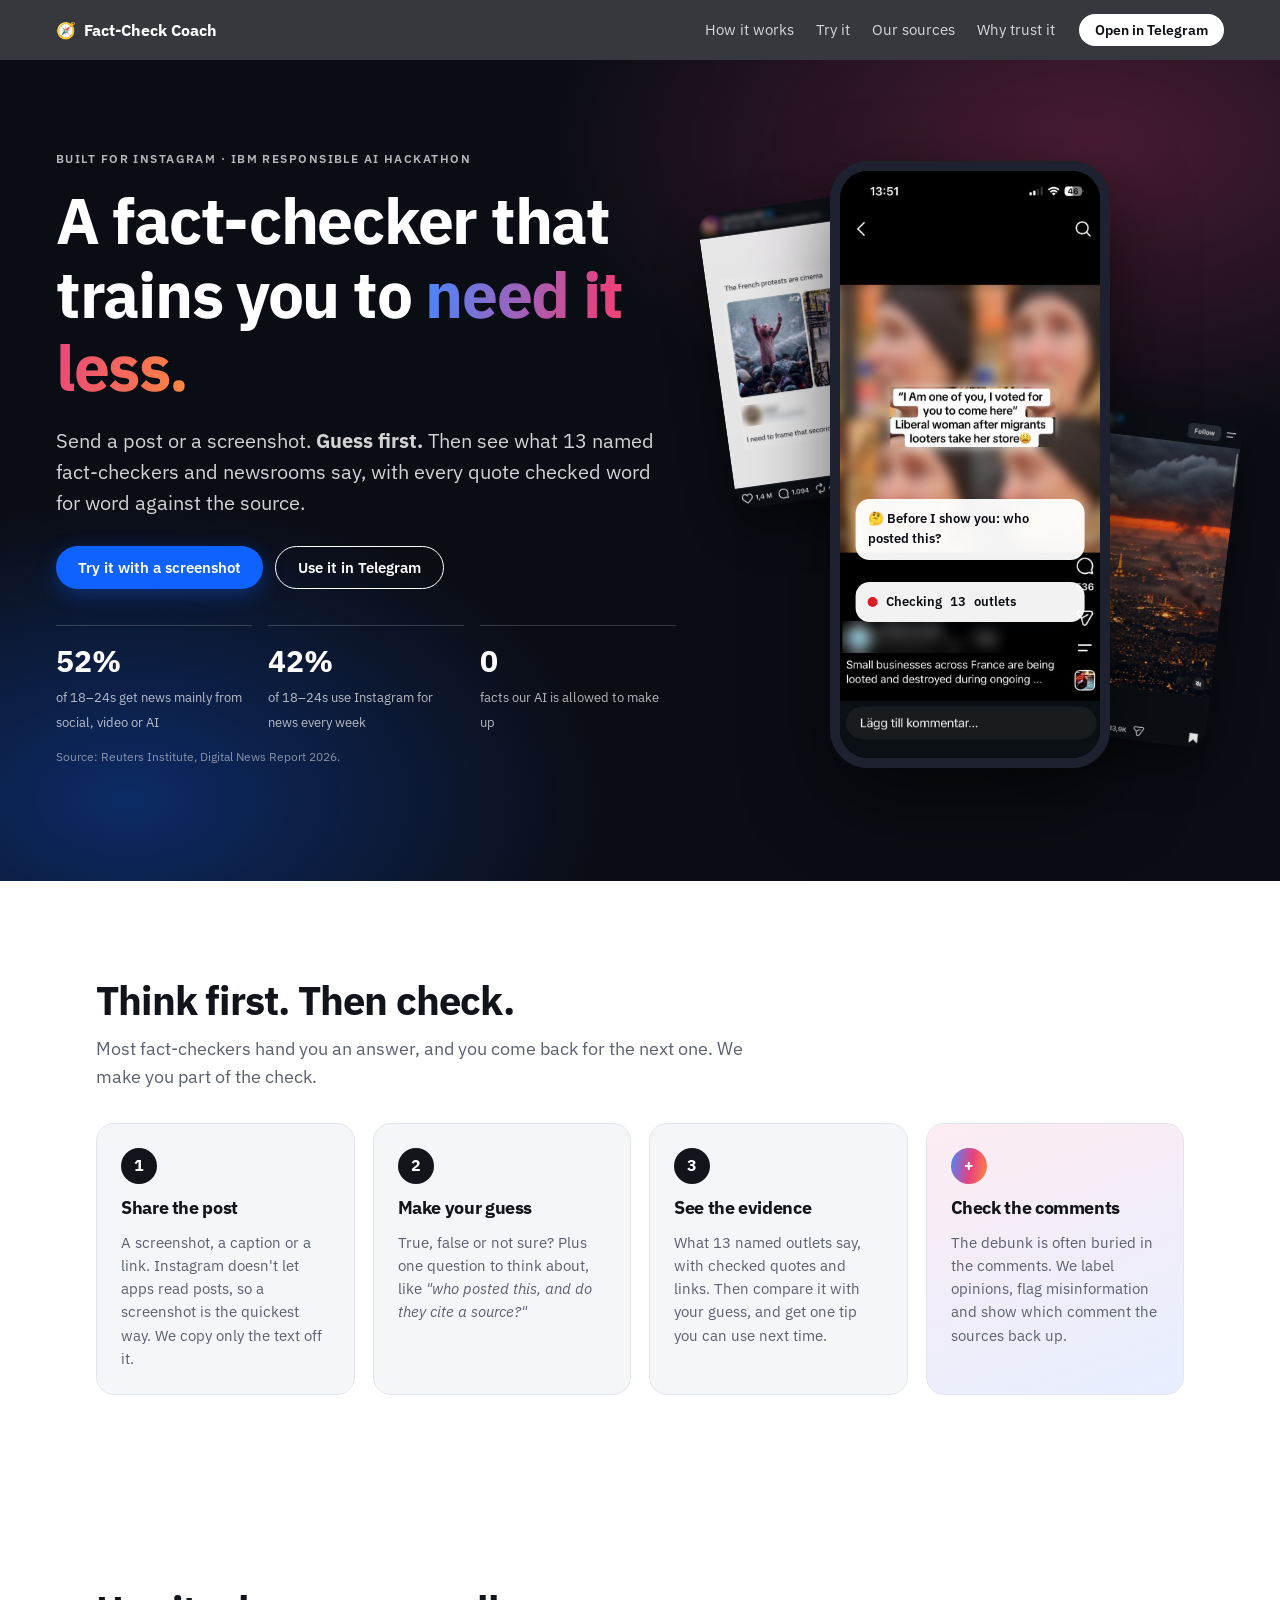
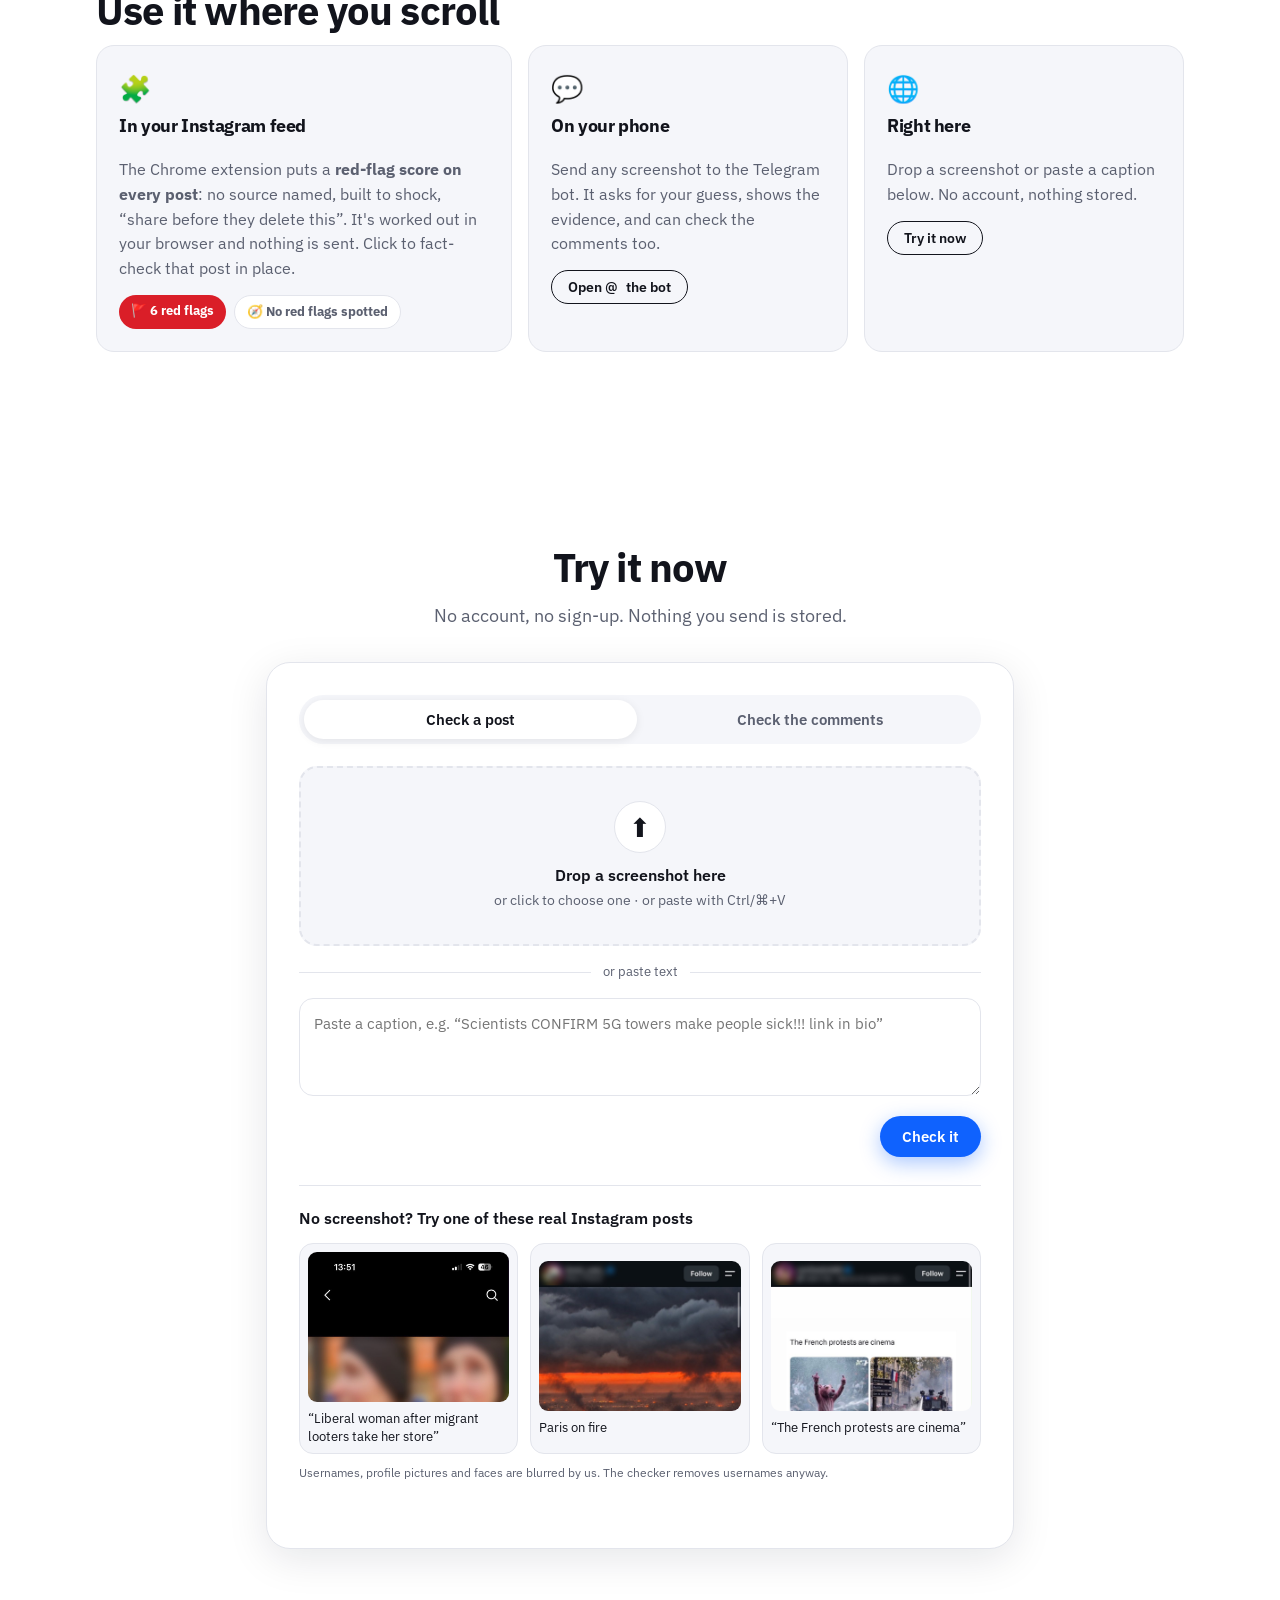
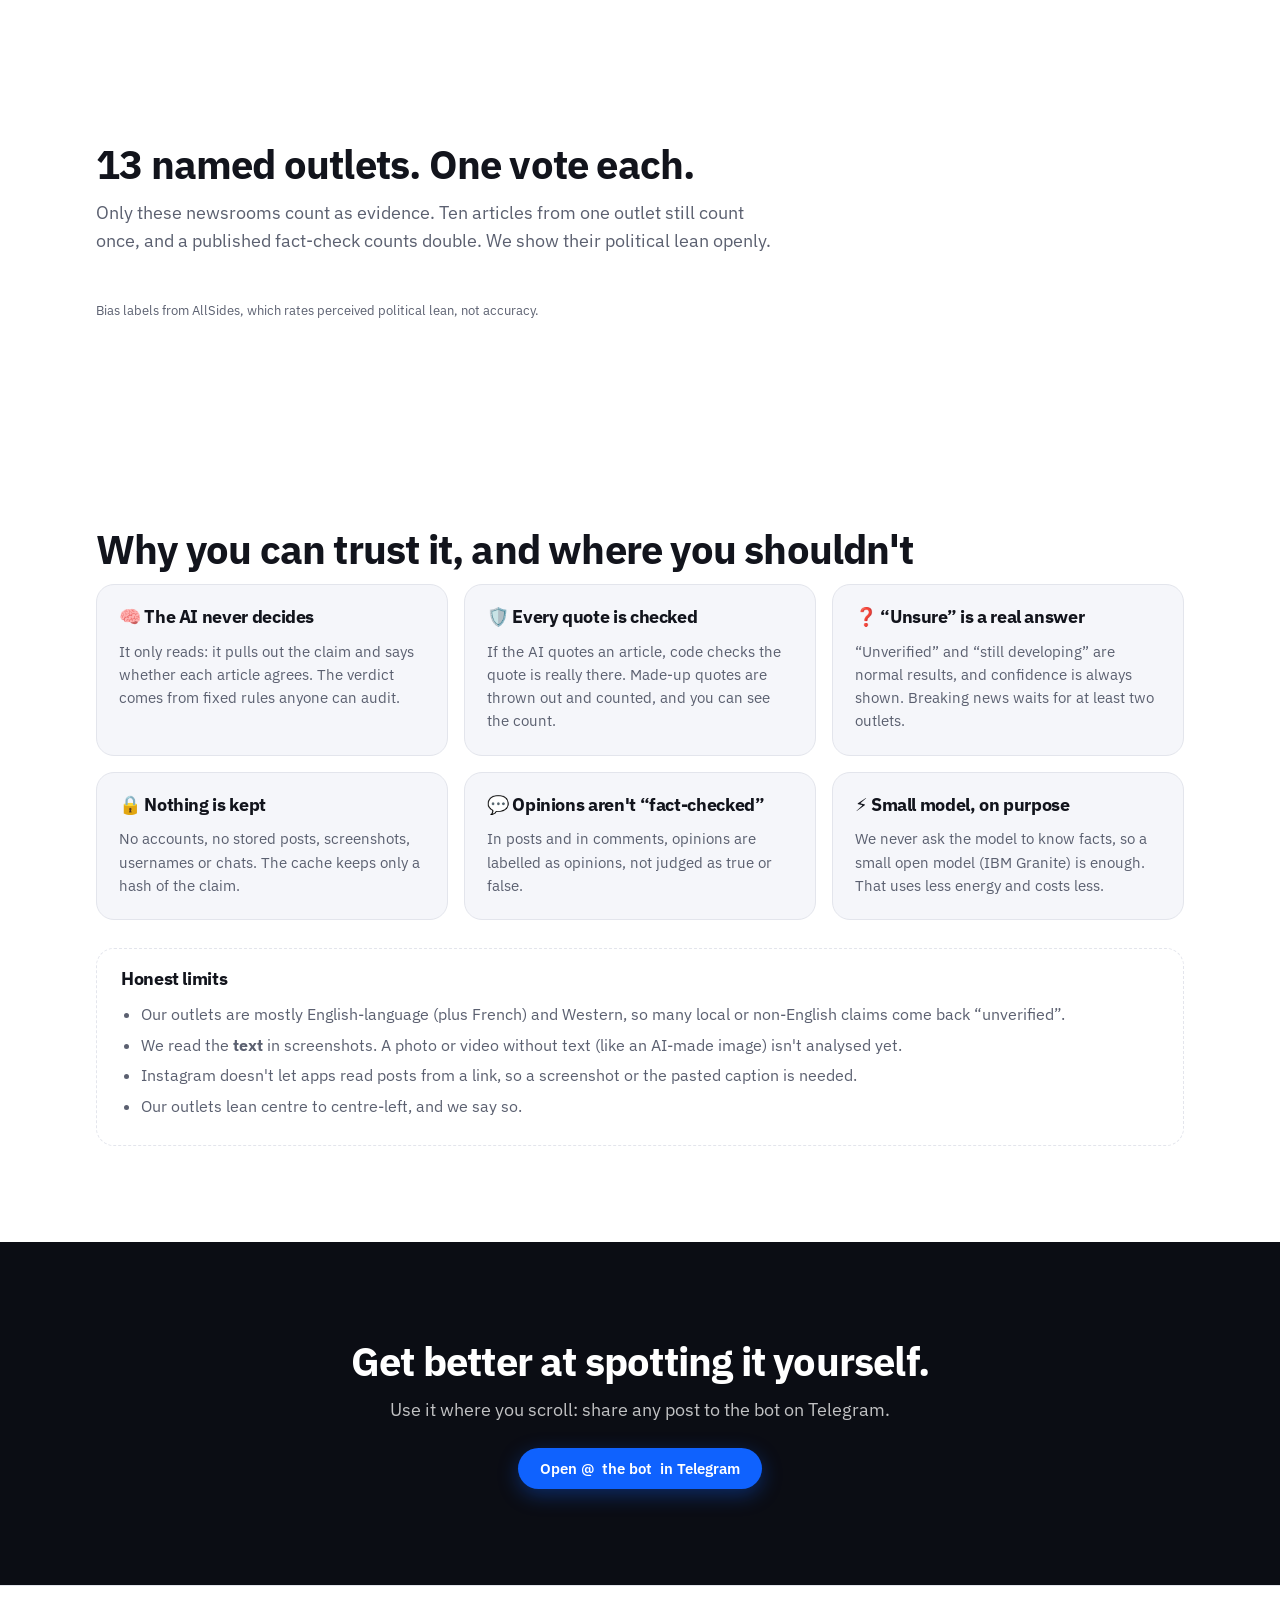
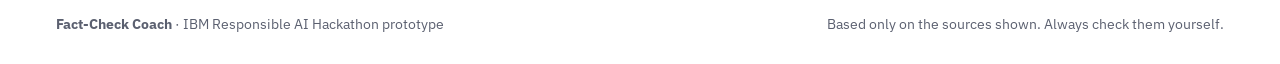
==== commit df1d00e6: "Landing page: where-you-scroll section; README: feed red flags and what's-true message Co-Authored-B" ====
--- a/web/index.html
+++ b/web/index.html
@@ -80,6 +80,31 @@
       </ol>
     </section>
 
+    <!-- WHERE -->
+    <section class="section where">
+      <h2>Use it where you scroll</h2>
+      <div class="where-grid">
+        <div class="where-card">
+          <div class="where-icon" aria-hidden="true">🧩</div>
+          <h3>In your Instagram feed</h3>
+          <p>The Chrome extension puts a <b>red-flag score on every post</b>: no source named, built to shock, “share before they delete this”. It's worked out in your browser and nothing is sent. Click to fact-check that post in place.</p>
+          <span class="where-demo"><span class="flag-pill">🚩 6 red flags</span><span class="flag-pill ok">🧭 No red flags spotted</span></span>
+        </div>
+        <div class="where-card">
+          <div class="where-icon" aria-hidden="true">💬</div>
+          <h3>On your phone</h3>
+          <p>Send any screenshot to the Telegram bot. It asks for your guess, shows the evidence, and can check the comments too.</p>
+          <a class="btn btn-small btn-ghost" data-telegram href="#try">Open @<span data-telegram-name>the bot</span></a>
+        </div>
+        <div class="where-card">
+          <div class="where-icon" aria-hidden="true">🌐</div>
+          <h3>Right here</h3>
+          <p>Drop a screenshot or paste a caption below. No account, nothing stored.</p>
+          <a class="btn btn-small btn-ghost" href="#try">Try it now</a>
+        </div>
+      </div>
+    </section>
+
     <!-- TRY IT -->
     <section id="try" class="section try">
       <div class="try-head">
--- a/web/app.css
+++ b/web/app.css
@@ -250,3 +250,23 @@
 .note-lead { font-size: 17px; margin: 0 0 10px; }
 .note-steps { margin: 0; padding-left: 22px; }
 .note-steps li { margin-bottom: 6px; }
+
+/* "What's actually true / what the outlets do report": the message that ends every result */
+.known { border-radius: 16px; padding: 16px 18px; margin: 0 0 16px; border: 1.5px solid var(--line); background: var(--bg-soft); }
+.known-correction { border-color: color-mix(in srgb, var(--true) 45%, transparent); background: color-mix(in srgb, var(--true) 8%, var(--bg)); }
+.known-context, .known-confirmed { border-color: color-mix(in srgb, var(--blue) 35%, transparent); background: color-mix(in srgb, var(--blue) 6%, var(--bg)); }
+.known-heading { margin: 0 0 4px; font-size: 12px; font-weight: 700; letter-spacing: .08em; text-transform: uppercase; color: var(--muted); }
+.known-correction .known-heading { color: var(--true); }
+.known-text { margin: 0; font-size: 17px; font-weight: 600; }
+.known-refs { margin: 8px 0 0; font-size: 14px; color: var(--muted); }
+.known-refs a { color: var(--blue); font-weight: 600; text-decoration: none; }
+.comment-true { margin-top: 6px; font-size: 14px; color: var(--true); font-weight: 600; }
+
+.where-grid { display: grid; grid-template-columns: 1.3fr 1fr 1fr; gap: 16px; }
+.where-card { border: 1px solid var(--line); border-radius: var(--radius); padding: 22px; background: var(--bg-soft); display: flex; flex-direction: column; gap: 8px; align-items: flex-start; }
+.where-card p { color: var(--muted); margin: 0 0 6px; }
+.where-icon { font-size: 26px; }
+.where-demo { display: flex; flex-wrap: wrap; gap: 8px; }
+.flag-pill { padding: 6px 12px; border-radius: 999px; font-size: 13px; font-weight: 700; background: #da1e28; color: #fff; }
+.flag-pill.ok { background: var(--bg); color: var(--muted); border: 1px solid var(--line); }
+@media (max-width: 900px) { .where-grid { grid-template-columns: 1fr; } }
